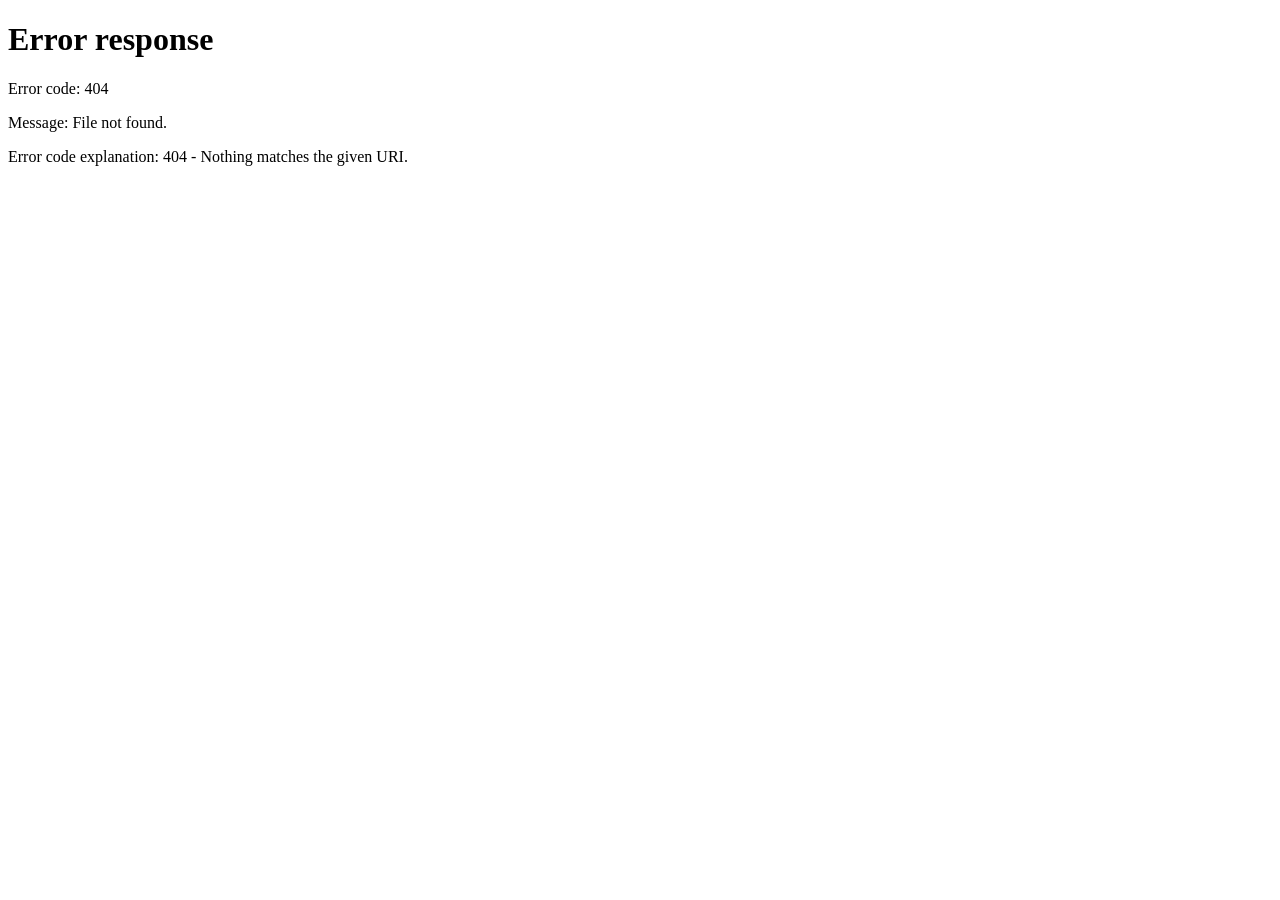
==== index.html @ be8022b4 "corret a code" ====
<!DOCTYPE html>
<html lang="en">
<head>
  <meta charset="UTF-8" />
  <meta name="viewport" content="width=device-width, initial-scale=1.0" />
  <title>Kishan - Tech · Season-wise Indian Crop Guide</title>

  <!-- USER LOGIN CHECK -->
  <script>
    if (!localStorage.getItem('isLoggedIn')) {
      window.location.href = 'login page/login.html';
    }
  </script>

  <!-- SEO & Font Links -->
  <meta name="description" content="Kishan - Tech — explore 150 crops grown across Summer, Winter and Rain (monsoon) seasons in India with images, descriptions, rainfall needs and growing regions." />
  <link rel="preconnect" href="https://fonts.googleapis.com" />
  <link rel="preconnect" href="https://fonts.gstatic.com" crossorigin />
  <link href="https://fonts.googleapis.com/css2?family=Inter:wght@400;500;600&family=Poppins:wght@600;700;800&family=Noto+Sans+Devanagari:wght@400;600;700&display=swap" rel="stylesheet" />
  <link rel="stylesheet" href="style.css" />
  <link rel="icon" href="data:image/svg+xml,<svg xmlns='http://www.w3.org/2000/svg' viewBox='0 0 100 100'><text y='.9em' font-size='90'>🌾</text></svg>" />
</head>
<body>
  <div id="app">

    <!-- BACKGROUND MUSIC PLAYER -->
    <div class="music-player" id="music-player">
      <button class="music-btn playing" id="music-toggle" title="Play / Pause music">
        <span class="music-icon">🎵</span>
        <span class="music-bars"><span></span><span></span><span></span></span>
      </button>
    </div>
    <audio id="bg-music" loop preload="auto">
      <source src="assets/audio/music.mp3" type="audio/mpeg">
    </audio>

    <!-- PAGE LOADER -->
    <div class="loader" id="loader">
      <div>
        <div class="spin"></div>
        <p>Loading Kishan - Tech…</p>
      </div>
    </div>

    <!-- NAVBAR / HEADER -->
    <header class="brand-bar">
      <!-- Left: Logo -->
      <div class="brand" id="home-btn" title="Go to home">
        <span class="logo">🌾</span>
        <span class="brand-text">Kishan&nbsp;<span class="brand-sep">·</span>&nbsp;Tech</span>
      </div>
      
      <!-- Middle: Nav Links -->
      <nav class="top-nav" id="top-nav">
        <button class="nav-link active" data-nav="welcome">Home</button>
        <button class="nav-link" data-nav="kisan-help">🤝 Kisan Help &amp; Schemes</button>
        <button class="nav-link" data-nav="recommend">🌱 Smart Finder</button>
        <button class="nav-link" data-nav="favorites">❤️ Favorites</button>
        <button class="nav-link" data-nav="admin">⚙️ Admin</button>
        <button class="nav-link" data-nav="calculator">🧮 Calculator</button>
        <button class="nav-link" data-nav="season">Seasons</button>
        <button class="nav-link" data-nav="agri">Festivals</button>
        <button class="nav-link" data-nav="india-map">India Map</button>
      </nav>

      <!-- Right: Controls (Language + User Profile) -->
      <div class="header-right">
        <!-- Compact Language Selector -->
        <div class="lang-selector-wrapper">
          <span class="lang-icon">🌐</span>
          <div id="google_translate_element"></div>
        </div>

        <!-- User Profile Dropdown -->
        <div class="user-profile-wrapper" id="userProfileWrapper">
          <button class="user-profile-btn" id="userProfileBtn">
            <img src="" alt="User" id="userAvatar" class="user-avatar" style="display:none;" />
            <span id="userInitial" class="user-initial">U</span>
            <span id="userName" class="user-name">User</span>
            <span class="arrow">▾</span>
          </button>
          <div class="user-dropdown" id="userDropdown">
            <div class="user-info">
              <p id="dropdownName" class="user-info-name">User Name</p>
              <p id="dropdownEmail" class="user-info-email">user@example.com</p>
            </div>
            <hr />
            <button id="logoutBtn" class="logout-btn">🚪 Sign Out</button>
          </div>
        </div>
      </div>
    </header>

    <!-- WELCOME VIEW -->
    <section class="view active" id="welcome-view">
      <div class="welcome-part welcome-part-1">
        <div class="welcome-inner">
          <span class="welcome-tag">🌾 Indian Agriculture · Season-wise Guide</span>
          <h1 class="welcome-title">Welcome to <span class="accent">Kishan&nbsp;·&nbsp;Tech</span></h1>
          <p class="welcome-sub">
            Kishan · Tech is a friendly guide to the crops grown across India in every season.
            Here you can explore Summer, Winter and Rain (monsoon) crops, see where they grow
            on an India map, access government schemes, subsidies, helpline contacts, and discover
            rich details for 150 crops. Scroll down to choose where you would like to begin.
          </p>
          <button class="welcome-cta" id="welcome-cta">
            Start Exploring ↓
          </button>
          <div class="welcome-stats">
            <div class="stat"><div class="num" id="stat-seasons">3</div><div class="lbl">Seasons</div></div>
            <div class="stat"><div class="num" id="stat-crops">150</div><div class="lbl">Crops</div></div>
            <div class="stat"><div class="num">28+</div><div class="lbl">States Covered</div></div>
          </div>
        </div>
        <div class="scroll-hint" id="scroll-hint">Explore the options ↓</div>
      </div>

      <!-- LIVE WEATHER WIDGET -->
      <div class="weather-widget-card" style="max-width: 1000px; margin: 30px auto 10px; padding: 22px 28px; background: linear-gradient(135deg, #16382c, #2a5245); color: #fff; border-radius: 20px; box-shadow: 0 8px 25px rgba(0,0,0,0.2);">
        <div style="display: flex; flex-wrap: wrap; justify-content: space-between; align-items: center; gap: 18px;">
          <div>
            <span style="font-size: 0.85rem; text-transform: uppercase; letter-spacing: 1px; color: #ffd36b; font-weight: 600;">🌦️ Live Weather Updates / मौसम की जानकारी</span>
            <h3 id="weatherCity" style="font-size: 1.6rem; margin-top: 4px; font-weight: 700; color: #f5f3e9;">Delhi, India</h3>
            <p id="weatherDesc" style="font-size: 0.95rem; opacity: 0.9; color: #c9d6d2;">Loading weather data...</p>
          </div>

          <div style="display: flex; align-items: center; gap: 15px;">
            <span id="weatherIcon" style="font-size: 3rem;">☀️</span>
            <div>
              <div id="weatherTemp" style="font-size: 2.2rem; font-weight: 800; line-height: 1; color: #ffd36b;">-- °C</div>
              <div style="font-size: 0.85rem; color: #c9d6d2; margin-top: 5px;">Humidity: <span id="weatherHumidity" style="color:#fff; font-weight:600;">--%</span></div>
            </div>
          </div>

          <div style="display: flex; gap: 8px;">
            <input type="text" id="weatherInput" placeholder="Enter City (e.g. Patna)" style="padding: 10px 14px; border-radius: 8px; border: 1px solid rgba(255,255,255,0.2); outline: none; font-size: 0.9rem; width: 160px; background: rgba(255,255,255,0.1); color: #fff;">
            <button id="searchWeatherBtn" style="padding: 10px 16px; background: #ffd36b; color: #10231f; font-weight: 700; border-radius: 8px; cursor: pointer; border: none; transition: 0.2s;">Search</button>
          </div>
        </div>
      </div>

      <!-- MANDI RATES TABLE (DYNAMIC CROPS LOADED FROM JS) -->
      <div class="mandi-price-card" style="max-width: 1000px; margin: 25px auto; padding: 24px; background: #ffffff; border-radius: 18px; box-shadow: 0 4px 20px rgba(0,0,0,0.08);">
        <div style="display: flex; justify-content: space-between; align-items: center; flex-wrap: wrap; gap: 15px; margin-bottom: 20px;">
          <div>
            <span style="font-size: 0.85rem; color: #2e8b57; font-weight: 700; text-transform: uppercase;">📊 Live Market Rates</span>
            <h3 style="font-size: 1.4rem; color: #173a30; margin-top: 2px;">Daily Mandi Prices / मंडी भाव</h3>
          </div>

          <div style="display: flex; gap: 10px; flex-wrap: wrap;">
            <select id="mandiCropSelect" style="padding: 10px; border-radius: 8px; border: 1.5px solid #dcdcdc; outline: none; font-size: 0.9rem; max-width: 260px; background: #fff; cursor: pointer;">
              <option value="all">🌾 All Crops (सभी फसलें)</option>
            </select>

            <button id="refreshMandiBtn" style="padding: 10px 18px; background: #16382c; color: #ffd36b; border: none; border-radius: 8px; font-weight: 700; cursor: pointer;">
              🔄 Refresh Rates
            </button>
          </div>
        </div>

        <div style="overflow-x: auto;">
          <table style="width: 100%; border-collapse: collapse; text-align: left; font-size: 0.95rem;">
            <thead>
              <tr style="background: #f0f7f4; color: #173a30;">
                <th style="padding: 12px 16px; border-radius: 8px 0 0 8px;">Crop / फसल</th>
                <th style="padding: 12px 16px;">Mandi / मंडी Location</th>
                <th style="padding: 12px 16px;">Min Price (₹/Qtl)</th>
                <th style="padding: 12px 16px;">Max Price (₹/Qtl)</th>
                <th style="padding: 12px 16px; border-radius: 0 8px 8px 0;">Modal Price (औसत भाव)</th>
              </tr>
            </thead>
            <tbody id="mandiTableBody"></tbody>
          </table>
        </div>
      </div>

      <!-- MAIN FEATURES CARDS -->
      <div class="welcome-part welcome-part-2">
        <div class="welcome-options-head">
          <span class="eyebrow">Where would you like to go?</span>
          <h2>Choose your way to explore</h2>
          <p>Tap any option below to dive into the world of Indian agriculture.</p>
        </div>
        <div class="welcome-options">
          <button class="welcome-option" id="opt-help">
            <span class="opt-emoji">🤝</span>
            <span class="opt-title">Kisan Help &amp; Schemes</span>
            <span class="opt-desc">Get State, National &amp; District helplines, subsidies and monetary benefits.</span>
            <span class="opt-go">Open Help Center →</span>
          </button>
          <button class="welcome-option" id="opt-recommend">
            <span class="opt-emoji">🌱</span>
            <span class="opt-title">Smart Crop Finder</span>
            <span class="opt-desc">Get crop recommendations based on your soil type and season.</span>
            <span class="opt-go">Find Crops →</span>
          </button>
          <button class="welcome-option" id="opt-season">
            <span class="opt-emoji">☀️</span>
            <span class="opt-title">Seasons</span>
            <span class="opt-desc">Browse crops by Summer, Winter and Rain (monsoon) seasons.</span>
            <span class="opt-go">Explore Seasons →</span>
          </button>
          <button class="welcome-option" id="opt-agri">
            <span class="opt-emoji">🎉</span>
            <span class="opt-title">Agriculture &amp; Festivals</span>
            <span class="opt-desc">Learn why farming matters and discover India's harvest festivals.</span>
            <span class="opt-go">View Festivals →</span>
          </button>
          <button class="welcome-option" id="opt-map">
            <span class="opt-emoji">🗺️</span>
            <span class="opt-title">India Crop Map</span>
            <span class="opt-desc">See which regions of India grow more of each season's crops.</span>
            <span class="opt-go">Open Map →</span>
          </button>
        </div>
      </div>
    </section>

    <!-- KISAN HELP & SCHEMES VIEW (DYNAMIC 28 STATES & 8 UTs) -->
    <section class="view" id="kisan-help-view">
      <div class="section-head">
        <div class="eyebrow">Government Benefits &amp; Assistance</div>
        <h2>🌾 Kisan Help Center / किसान सहायता केंद्र</h2>
        <p>किसान हेल्पलाइन नंबर्स, सरकारी सब्सिडी योजनाएं, आर्थिक लाभ व कृषि सुविधाएं एक ही जगह।</p>
      </div>

      <div class="help-container">
        <!-- 1. HELPLINE CALL SECTION -->
        <div class="help-block-title">
          <span>📞</span>
          <h3>Kisan Helpline Numbers / किसान सहायता फोन नंबर</h3>
        </div>

        <div class="helpline-cards-grid">
          <!-- India Level -->
          <div class="helpline-card india-card">
            <div class="hl-badge">🇮🇳 All India (राष्ट्रीय)</div>
            <h4>Kisan Call Center (KCC)</h4>
            <p>कृषि मंत्रालय, भारत सरकार (22 भाषाओं में सुबह 6:00 AM से रात 10:00 PM तक)</p>
            <div class="hl-number">
              <a href="tel:18001801551">📞 1800-180-1551</a>
            </div>
            <div class="hl-sub">Short Code (BSNL/Landline): <strong>1551</strong></div>
          </div>

          <!-- Dynamic State Agriculture Helpline -->
          <div class="helpline-card bihar-card" id="stateHelplineCard">
            <div class="hl-badge" id="stateCardBadge">🏛️ State Department (राज्य कृषि विभाग)</div>
            <h4 id="stateCardTitle">State Agriculture Helpline</h4>
            <p id="stateCardDesc">कृषि विभाग, राज्य सरकार (बीज वितरण, अनुदान व कृषि योजनाओं हेतु)</p>
            <div class="hl-number">
              <a href="tel:18003456455" id="stateCardTelLink">📞 <span id="stateCardNumber">1800-345-6455</span></a>
            </div>
            <div class="hl-sub" id="stateCardSub">Toll Free / Office Helpline Support</div>
          </div>

          <!-- Dynamic State & District / KVK Level -->
          <div class="helpline-card district-card">
            <div class="hl-badge">📍 State &amp; District / KVK (जिला कृषि केंद्र)</div>
            <h4>Select State &amp; District</h4>
            <p>अपने राज्य और जिले का चयन करें ताकि नजदीकी कृषि विज्ञान केंद्र (KVK) से संपर्क किया जा सके:</p>
            
            <div class="district-search-bar" style="display: flex; gap: 8px; flex-wrap: wrap; margin-bottom: 10px;">
              <!-- 1. Dynamic State & UT Selector -->
              <select id="stateSelect" style="flex: 1; min-width: 140px; padding: 10px; border-radius: 10px; border: 1.5px solid #c9dcd2; outline: none; font-size: 0.9rem; background: #fff; cursor: pointer;">
                <option value="">-- राज्य / केंद्र शासित प्रदेश चुनें (Select State/UT) --</option>
              </select>

              <!-- 2. Dynamic District Selector -->
              <select id="districtKvkSelect" style="flex: 1; min-width: 140px; padding: 10px; border-radius: 10px; border: 1.5px solid #c9dcd2; outline: none; font-size: 0.9rem; background: #fff; cursor: pointer;">
                <option value="">-- जिला चुनें (District) --</option>
              </select>
            </div>

            <div id="districtResultBox" class="district-res-box">
              चयनित जिले का संपर्क विवरण यहाँ प्रदर्शित होगा।
            </div>
          </div>
        </div>

        <!-- 2. DIRECT MONETARY SCHEMES / PAISA LAABH -->
        <div class="help-block-title" style="margin-top: 40px;">
          <span>💰</span>
          <h3>Kisan Financial Benefits / आर्थिक लाभ व अनुदान (पैसा सहायता)</h3>
        </div>

        <div class="schemes-grid">
          <div class="scheme-item">
            <div class="sc-icon">💵</div>
            <h4>PM-Kisan Samman Nidhi</h4>
            <div class="sc-amount">₹6,000 / वर्ष (₹2,000 की 3 किश्तें)</div>
            <p>सभी योग्य भूमिधारक किसानों के बैंक खातों में सीधे डीबीटी (DBT) के माध्यम से ट्रांसफर की जाने वाली राशि।</p>
            <a href="https://pmkisan.gov.in" target="_blank" rel="noopener noreferrer" class="sc-link">pmkisan.gov.in पर जांचें →</a>
          </div>

          <div class="scheme-item">
            <div class="sc-icon">🛡️</div>
            <h4>PM Fasal Bima Yojana (PMFBY)</h4>
            <div class="sc-amount">न्यूनतम प्रीमियम (1.5% से 2%)</div>
            <p>बाढ़, सूखा, बेमौसम बारिश या ओलावृष्टि से फसलों के नुकसान पर शत-प्रतिशत क्लेम मुआवजा सीधे बैंक खाते में।</p>
            <a href="https://pmfby.gov.in" target="_blank" rel="noopener noreferrer" class="sc-link">pmfby.gov.in देखें →</a>
          </div>

          <div class="scheme-item">
            <div class="sc-icon">⛽</div>
            <h4>State Diesel &amp; Irrigation Subsidy</h4>
            <div class="sc-amount">₹75 / लीटर (सिंचाई अनुदान)</div>
            <p>सूखे की स्थिति में डीजल पंपसेट और सिंचाई साधनों के लिए राज्य सरकारों द्वारा दी जाने वाली सीधी वित्तीय सहायता।</p>
            <a href="https://dbtagriculture.bihar.gov.in" target="_blank" rel="noopener noreferrer" class="sc-link">DBT Agriculture Portal →</a>
          </div>

          <div class="scheme-item">
            <div class="sc-icon">💳</div>
            <h4>Kisan Credit Card (KCC) Loan</h4>
            <div class="sc-amount">₹3,00,000 तक मात्र 4% ब्याज दर पर</div>
            <p>समय पर अदायगी करने पर केवल 4% वार्षिक ब्याज पर बैंक से खेती, बीज व खाद हेतु आसान सस्ता लोन।</p>
            <a href="https://www.myscheme.gov.in/schemes/kcc" target="_blank" rel="noopener noreferrer" class="sc-link">KCC विवरण देखें →</a>
          </div>
        </div>

        <!-- 3. FACILITIES & SUBSIDIES / SUVIDHAYEIN -->
        <div class="help-block-title" style="margin-top: 40px;">
          <span>🚜</span>
          <h3>Agricultural Facilities &amp; Subsidies / प्रमुख कृषि सुविधाएं</h3>
        </div>

        <div class="facilities-grid">
          <div class="facility-card">
            <div class="f-head">
              <span class="f-emoji">⚙️</span>
              <h4>कृषि यंत्र अनुदान (Farm Machinery Subsidy)</h4>
            </div>
            <p>ट्रैक्टर, रोटावेटर, रीपर, थ्रेशर, सीड ड्रिल और कंबाइन हार्वेस्टर पर 40% से 80% तक का सरकारी अनुदान।</p>
          </div>

          <div class="facility-card">
            <div class="f-head">
              <span class="f-emoji">🧪</span>
              <h4>मृदा स्वास्थ्य कार्ड (Soil Health Card)</h4>
            </div>
            <p>नजदीकी कृषि कार्यालय या KVK में जाकर अपने खेत की मिट्टी की 12 आवश्यक पोषक तत्वों की निःशुल्क जांच करवाएं।</p>
          </div>

          <div class="facility-card">
            <div class="f-head">
              <span class="f-emoji">☀️</span>
              <h4>PM कुसुम योजना (Solar Water Pump)</h4>
            </div>
            <p>खेत में सोलर सिंचाई पंप लगवाने के लिए 60% तक सरकारी सब्सिडी, जिससे बिजली और डीजल के खर्च से पूर्ण मुक्ति मिले।</p>
          </div>

          <div class="facility-card">
            <div class="f-head">
              <span class="f-emoji">🌱</span>
              <h4>प्रमाणित बीज वितरण (Seed Subsidy)</h4>
            </div>
            <p>गेहूं, धान, मक्का और दलहन के प्रमाणित बीजों पर 50% से 80% तक की छूट और बीजों की होम डिलीवरी सुविधा।</p>
          </div>
        </div>
      </div>

      <div class="map-bottom-nav">
        <button class="btn" id="help-back-welcome">← Back to Home</button>
        <button class="btn btn-primary" id="help-go-seasons">Browse Crops →</button>
      </div>
    </section>

    <!-- RECOMMENDATION VIEW -->
    <section class="view" id="recommend-view">
      <div class="section-head">
        <div class="eyebrow">Smart Agriculture</div>
        <h2>Crop Recommendation System / फसल सुझाव</h2>
        <p>Select your farm conditions below to discover the most suitable crops to cultivate.</p>
      </div>

      <div style="max-width: 1000px; margin: 20px auto; padding: 26px; background: #fff; border-radius: 18px; box-shadow: 0 4px 20px rgba(0,0,0,0.08);">
        <form id="recommenderForm" style="display: grid; grid-template-columns: repeat(auto-fit, minmax(220px, 1fr)); gap: 18px; align-items: end;">
          <div>
            <label style="font-weight: 700; font-size: 0.9rem; color: #173a30;">Season / मौसम:</label>
            <select id="recSeason" style="width: 100%; padding: 12px; border-radius: 10px; border: 2px solid #e2ebe6; margin-top: 6px; font-size: 0.95rem; outline: none; background: #f6faf8;">
              <option value="summer">☀️ Summer (गर्मी / Zaid)</option>
              <option value="winter">❄️ Winter (सर्दी / Rabi)</option>
              <option value="rain">🌧️ Rain (बारिश / Kharif)</option>
            </select>
          </div>

          <div>
            <label style="font-weight: 700; font-size: 0.9rem; color: #173a30;">Soil Type / मिट्टी का प्रकार:</label>
            <select id="recSoil" style="width: 100%; padding: 12px; border-radius: 10px; border: 2px solid #e2ebe6; margin-top: 6px; font-size: 0.95rem; outline: none; background: #f6faf8;">
              <option value="all">🌐 All Soil Types (सभी प्रकार की मिट्टी)</option>
              <option value="alluvial">🌾 Alluvial Soil (जलोढ़ मिट्टी)</option>
              <option value="black">⬛ Black Cotton Soil / Regur (काली मिट्टी)</option>
              <option value="red">🧱 Red &amp; Yellow Soil (लाल और पीली मिट्टी)</option>
              <option value="laterite">🍂 Laterite Soil (लैटेराइट मिट्टी)</option>
              <option value="loam">🪴 Loamy Soil (दोमट मिट्टी)</option>
              <option value="sandy">🏖️ Sandy / Arid Soil (बलुई / रेतीली मिट्टी)</option>
              <option value="clay">🧱 Clay Soil (चिकनी मिट्टी)</option>
              <option value="mountain">🏔️ Mountain &amp; Forest Soil (पर्वतीय / वन मिट्टी)</option>
              <option value="saline">🧂 Saline &amp; Alkaline Soil (लवणीय / क्षारीय मिट्टी)</option>
              <option value="peaty">🌿 Peaty &amp; Marshy Soil (दलदली / जैविक मिट्टी)</option>
              <option value="tarai">💧 Sub-Mountain &amp; Tarai Soil (तराई मिट्टी)</option>
              <option value="coastal">🌊 Coastal Sandy Soil (तटीय बालू)</option>
              <option value="gravelly">🪨 Skeletal / Gravelly Soil (कंकरीली / पथरीली मिट्टी)</option>
            </select>
          </div>

          <div>
            <button type="submit" class="btn btn-primary" style="width: 100%; padding: 13px; font-size: 1rem;">
              🔍 Find Best Crops
            </button>
          </div>
        </form>

        <div id="recommendationResults" class="crop-grid" style="margin-top: 30px; padding: 0;"></div>
      </div>

      <div class="map-bottom-nav">
        <button class="btn" id="rec-back-welcome">← Back to Home</button>
        <button class="btn btn-primary" id="rec-go-seasons">Browse All Seasons →</button>
      </div>
    </section>

    <!-- FAVORITES VIEW -->
    <section class="view" id="favorites-view">
      <div class="section-head">
        <div class="eyebrow">Your Personal Collection</div>
        <h2>❤️ Saved / Favorite Crops / पसंदीदा फसलें</h2>
        <p>Crops you bookmarked for quick reference appear here.</p>
      </div>

      <div class="crop-grid" id="favorites-grid" style="max-width: 1180px; margin: 26px auto; padding: 0 24px;"></div>

      <div class="map-bottom-nav">
        <button class="btn" id="fav-back-welcome">← Back to Home</button>
        <button class="btn btn-primary" id="fav-go-seasons">Browse All Seasons →</button>
      </div>
    </section>

    <!-- ADMIN DASHBOARD VIEW -->
    <section class="view" id="admin-view">
      <div class="section-head">
        <div class="eyebrow">Control Center</div>
        <h2>⚙️ Admin Dashboard / फसल प्रबंधन</h2>
        <p>Add new crops or update/delete existing custom entries from the system.</p>
      </div>

      <div style="max-width: 1000px; margin: 20px auto; padding: 26px; background: #ffffff; border-radius: 18px; box-shadow: 0 4px 20px rgba(0,0,0,0.08);">
        <h3 id="adminFormHeading" style="color: #173a30; font-size: 1.3rem; margin-bottom: 18px;">➕ Add New Crop (नयी फसल जोड़ें)</h3>
        
        <form id="addCropForm" style="display: grid; grid-template-columns: repeat(auto-fit, minmax(220px, 1fr)); gap: 16px;">
          <div>
            <label style="font-weight: 600; font-size: 0.88rem; color: #173a30;">Crop Name (English)*</label>
            <input type="text" id="adminCropName" placeholder="e.g. Sunflower" required style="width: 100%; padding: 10px; border-radius: 8px; border: 1.5px solid #dcdcdc; outline: none; margin-top: 4px;">
          </div>

          <div>
            <label style="font-weight: 600; font-size: 0.88rem; color: #173a30;">Crop Name (Hindi)</label>
            <input type="text" id="adminCropHindi" placeholder="e.g. सूरजमुखी" style="width: 100%; padding: 10px; border-radius: 8px; border: 1.5px solid #dcdcdc; outline: none; margin-top: 4px;">
          </div>

          <div>
            <label style="font-weight: 600; font-size: 0.88rem; color: #173a30;">Scientific Name</label>
            <input type="text" id="adminCropWiki" placeholder="e.g. Helianthus annuus" style="width: 100%; padding: 10px; border-radius: 8px; border: 1.5px solid #dcdcdc; outline: none; margin-top: 4px;">
          </div>

          <div>
            <label style="font-weight: 600; font-size: 0.88rem; color: #173a30;">Season*</label>
            <select id="adminCropSeason" required style="width: 100%; padding: 10px; border-radius: 8px; border: 1.5px solid #dcdcdc; outline: none; margin-top: 4px; background: #fff;">
              <option value="summer">☀️ Summer (Zaid)</option>
              <option value="winter">❄️ Winter (Rabi)</option>
              <option value="rain">🌧️ Rain (Kharif)</option>
            </select>
          </div>

          <div>
            <label style="font-weight: 600; font-size: 0.88rem; color: #173a30;">Rainfall Required</label>
            <input type="text" id="adminCropRain" placeholder="e.g. 50-75 cm" style="width: 100%; padding: 10px; border-radius: 8px; border: 1.5px solid #dcdcdc; outline: none; margin-top: 4px;">
          </div>

          <div>
            <label style="font-weight: 600; font-size: 0.88rem; color: #173a30;">Soil Type</label>
            <select id="adminCropSoil" style="width: 100%; padding: 10px; border-radius: 8px; border: 1.5px solid #dcdcdc; outline: none; margin-top: 4px; background: #fff;">
              <option value="Alluvial soil">Alluvial Soil (जलोढ़ मिट्टी)</option>
              <option value="Black cotton soil">Black Cotton Soil (काली मिट्टी)</option>
              <option value="Red and yellow soil">Red &amp; Yellow Soil (लाल मिट्टी)</option>
              <option value="Laterite soil">Laterite Soil (लैटेराइट मिट्टी)</option>
              <option value="Loamy soil">Loamy Soil (दोमट मिट्टी)</option>
              <option value="Sandy loam">Sandy / Arid Soil (बलुई मिट्टी)</option>
              <option value="Clay loam">Clay Soil (चिकनी मिट्टी)</option>
              <option value="Mountain soil">Mountain Soil (पर्वतीय मिट्टी)</option>
              <option value="Saline soil">Saline / Alkaline Soil (लवणीय मिट्टी)</option>
              <option value="Peaty soil">Peaty Soil (दलदली मिट्टी)</option>
              <option value="Terai alluvial soil">Terai Soil (तराई मिट्टी)</option>
              <option value="Coastal sandy soil">Coastal Sandy Soil (तटीय बालू)</option>
              <option value="Gravelly soil">Gravelly Soil (कंकरीली मिट्टी)</option>
            </select>
          </div>

          <div style="grid-column: 1/-1;">
            <label style="font-weight: 600; font-size: 0.88rem; color: #173a30;">Image URL</label>
            <input type="url" id="adminCropImg" placeholder="https://example.com/image.jpg" style="width: 100%; padding: 10px; border-radius: 8px; border: 1.5px solid #dcdcdc; outline: none; margin-top: 4px;">
          </div>

          <div style="grid-column: 1/-1;">
            <label style="font-weight: 600; font-size: 0.88rem; color: #173a30;">Growing Regions</label>
            <input type="text" id="adminCropRegion" placeholder="e.g. Karnataka, Maharashtra, Andhra Pradesh" style="width: 100%; padding: 10px; border-radius: 8px; border: 1.5px solid #dcdcdc; outline: none; margin-top: 4px;">
          </div>

          <div style="grid-column: 1/-1;">
            <label style="font-weight: 600; font-size: 0.88rem; color: #173a30;">Description*</label>
            <textarea id="adminCropDesc" rows="3" placeholder="Brief description about the crop..." required style="width: 100%; padding: 10px; border-radius: 8px; border: 1.5px solid #dcdcdc; outline: none; margin-top: 4px; resize: vertical;"></textarea>
          </div>

          <div style="grid-column: 1/-1; display: flex; gap: 12px; align-items: center;">
            <button type="submit" id="adminSubmitBtn" style="padding: 12px 28px; background: #16382c; color: #ffd36b; border: none; border-radius: 8px; font-weight: 700; cursor: pointer; font-size: 1rem;">
              🚀 Add Crop to System
            </button>
            <button type="button" id="adminCancelEditBtn" style="display: none; padding: 12px 20px; background: #6c757d; color: #fff; border: none; border-radius: 8px; font-weight: 600; cursor: pointer; font-size: 0.95rem;">
              ✕ Cancel Edit
            </button>
          </div>
        </form>
      </div>

      <div style="max-width: 1000px; margin: 30px auto; padding: 26px; background: #ffffff; border-radius: 18px; box-shadow: 0 4px 20px rgba(0,0,0,0.08);">
        <h3 style="color: #173a30; font-size: 1.3rem; margin-bottom: 16px;">📜 Admin Added Custom Crops</h3>
        <div style="overflow-x: auto;">
          <table style="width: 100%; border-collapse: collapse; text-align: left; font-size: 0.92rem;">
            <thead>
              <tr style="background: #f0f7f4; color: #173a30;">
                <th style="padding: 10px 14px;">Crop Name</th>
                <th style="padding: 10px 14px;">Season</th>
                <th style="padding: 10px 14px;">Soil Type</th>
                <th style="padding: 10px 14px; text-align: right;">Action</th>
              </tr>
            </thead>
            <tbody id="adminCustomCropsTable"></tbody>
          </table>
        </div>
      </div>

      <div class="map-bottom-nav">
        <button class="btn" id="admin-back-welcome">← Back to Home</button>
      </div>
    </section>

    <!-- FERTILIZER & SEED CALCULATOR VIEW -->
    <section class="view" id="calculator-view">
      <div class="section-head">
        <div class="eyebrow">Smart Agri Tools</div>
        <h2>🧮 Fertilizer &amp; Seed Calculator / खाद और बीज कैलकुलेटर</h2>
        <p>Calculate the exact amount of Seeds, Urea, DAP, Potash, and SSP needed for your field size across all Indian land units.</p>
      </div>

      <div style="max-width: 950px; margin: 20px auto; padding: 26px; background: #ffffff; border-radius: 18px; box-shadow: 0 4px 20px rgba(0,0,0,0.08);">
        <form id="agriCalcForm" style="display: grid; grid-template-columns: repeat(auto-fit, minmax(220px, 1fr)); gap: 18px; align-items: end;">
          <div>
            <label style="font-weight: 700; font-size: 0.9rem; color: #173a30;">Select Crop / फसल चुनिए:*</label>
            <select id="calcCrop" required style="width: 100%; padding: 12px; border-radius: 10px; border: 2px solid #e2ebe6; margin-top: 6px; font-size: 0.95rem; outline: none; background: #f6faf8;">
              <optgroup label="Cereals &amp; Grains (अनाज)">
                <option value="wheat">🌾 Wheat (गेहूं)</option>
                <option value="rice">🌾 Rice / Paddy (धान)</option>
                <option value="maize">🌽 Maize (मक्का)</option>
                <option value="bajra">🌾 Pearl Millet / Bajra (बाजरा)</option>
                <option value="jowar">🌾 Sorghum / Jowar (ज्वार)</option>
                <option value="barley">🌾 Barley (जौ)</option>
                <option value="ragi">🌾 Finger Millet / Ragi (रागी)</option>
              </optgroup>
              <optgroup label="Cash &amp; Commercial Crops (व्यावसायिक फसलें)">
                <option value="sugarcane">🎋 Sugarcane (गन्ना)</option>
                <option value="cotton">🧶 Cotton (कपास)</option>
                <option value="jute">🌿 Jute (जूट)</option>
                <option value="potato">🥔 Potato (आलू)</option>
                <option value="onion">🧅 Onion (प्याज)</option>
              </optgroup>
              <optgroup label="Oilseeds (तिलहन)">
                <option value="mustard">🌼 Mustard (सरसों / तोरिया)</option>
                <option value="soybean">🌱 Soybean (सोयाबीन)</option>
                <option value="groundnut">🥜 Groundnut (मूंगफली)</option>
                <option value="sunflower">🌻 Sunflower (सूरजमुखी)</option>
                <option value="sesame">⚪ Sesame (तिल)</option>
              </optgroup>
              <optgroup label="Pulses (दलहन)">
                <option value="chickpea">🧆 Chickpea / Gram (चना)</option>
                <option value="pigeonpea">🍲 Pigeon Pea / Arhar (अरहर)</option>
                <option value="moong">🟢 Green Gram / Moong (मूंग)</option>
                <option value="urad">⚫ Black Gram / Urad (उड़द)</option>
                <option value="lentil">🥣 Lentil / Masoor (मसूर)</option>
                <option value="pea">🟢 Field Pea (मटर)</option>
              </optgroup>
              <optgroup label="Spices &amp; Vegetables (मसाले व सब्जियां)">
                <option value="chilli">🌶️ Chilli (मिर्च)</option>
                <option value="tomato">🍅 Tomato (टमाटर)</option>
                <option value="garlic">🧄 Garlic (लहसुन)</option>
                <option value="turmeric">🟡 Turmeric (हल्दी)</option>
                <option value="ginger">🫚 Ginger (अदरक)</option>
              </optgroup>
            </select>
          </div>

          <div>
            <label style="font-weight: 700; font-size: 0.9rem; color: #173a30;">Land Size / खेत का आकार:*</label>
            <input type="number" id="calcLandValue" step="0.01" min="0.01" placeholder="e.g. 2.5" required style="width: 100%; padding: 11px; border-radius: 10px; border: 2px solid #e2ebe6; margin-top: 6px; font-size: 0.95rem; outline: none; background: #f6faf8;">
          </div>

          <div>
            <label style="font-weight: 700; font-size: 0.9rem; color: #173a30;">Land Unit / भूमि पैमाइश इकाई:*</label>
            <select id="calcLandUnit" required style="width: 100%; padding: 12px; border-radius: 10px; border: 2px solid #e2ebe6; margin-top: 6px; font-size: 0.95rem; outline: none; background: #f6faf8;">
              <option value="acre">Acre (एकड़ - National Standard)</option>
              <option value="hectare">Hectare (हेक्टेयर - 1 Hectare = 2.471 Acre)</option>
              <option value="bigha_std">Bigha (Standard / UP / Bihar / MP - 1 Acre = 1.6 Bigha)</option>
              <option value="bigha_wb">Bigha (Bengal / Assam - 1 Acre = 3.025 Bigha)</option>
              <option value="katha">Katha / Cottha (Bihar / UP / Bengal - 1 Acre = 32 Katha)</option>
              <option value="biswa">Biswa (North India / Haryana / Rajasthan - 1 Acre = 32 Biswa)</option>
              <option value="guntha">Guntha (Maharashtra / Gujarat / Karnataka - 1 Acre = 40 Guntha)</option>
              <option value="cent">Cent / Dismil (Tamil Nadu / Kerala / Bihar - 1 Acre = 100 Cent)</option>
              <option value="ground">Ground (South India / Tamil Nadu - 1 Acre = 18.15 Ground)</option>
              <option value="kanal">Kanal (Punjab / Haryana / J&amp;K - 1 Acre = 8 Kanal)</option>
              <option value="marla">Marla (Punjab / Haryana - 1 Acre = 160 Marla)</option>
              <option value="sq_yard">Gaj / Sq. Yard (वर्ग गज - 1 Acre = 4840 Gaj)</option>
              <option value="sq_meter">Square Meter (वर्ग मीटर - 1 Acre = 4046.86 Sq.m)</option>
            </select>
          </div>

          <div style="grid-column: 1/-1;">
            <button type="submit" class="btn btn-primary" style="width: 100%; padding: 13px; font-size: 1rem;">
              🧮 Calculate Requirement / खाद व बीज आवश्यकता निकालें
            </button>
          </div>
        </form>

        <div id="calcResults" style="margin-top: 30px; display: none;">
          <div style="display: flex; justify-content: space-between; align-items: center; flex-wrap: wrap; margin-bottom: 15px; border-left: 4px solid #2e8b57; padding-left: 10px;">
            <h3 style="color: #173a30; font-size: 1.2rem; margin: 0;">
              📋 Required Material for your field (आवश्यक सामग्री):
            </h3>
            <span id="calculatedAcreText" style="font-size: 0.88rem; color: #2e8b57; font-weight: 700; background: #eaf4ee; padding: 4px 10px; border-radius: 999px;"></span>
          </div>

          <div style="display: grid; grid-template-columns: repeat(auto-fit, minmax(170px, 1fr)); gap: 16px;">
            <div style="background: #f0f7f4; padding: 16px; border-radius: 12px; border: 1px solid #d4e8e1;">
              <div style="font-size: 1.8rem; margin-bottom: 4px;">🌱</div>
              <div style="font-size: 0.85rem; color: #5d716a; font-weight: 600;">Seed Quantity (बीज)</div>
              <div id="resSeed" style="font-size: 1.4rem; font-weight: 800; color: #173a30; margin-top: 4px;">-- kg</div>
            </div>

            <div style="background: #fff8eb; padding: 16px; border-radius: 12px; border: 1px solid #ffe3c2;">
              <div style="font-size: 1.8rem; margin-bottom: 4px;">🧪</div>
              <div style="font-size: 0.85rem; color: #8a621c; font-weight: 600;">Urea (यूरिया)</div>
              <div id="resUrea" style="font-size: 1.4rem; font-weight: 800; color: #8a621c; margin-top: 4px;">-- kg</div>
            </div>

            <div style="background: #f3f6ff; padding: 16px; border-radius: 12px; border: 1px solid #d0dcff;">
              <div style="font-size: 1.8rem; margin-bottom: 4px;">📦</div>
              <div style="font-size: 0.85rem; color: #2e4a8b; font-weight: 600;">DAP (डीएपी)</div>
              <div id="resDap" style="font-size: 1.4rem; font-weight: 800; color: #2e4a8b; margin-top: 4px;">-- kg</div>
            </div>

            <div style="background: #fef2f2; padding: 16px; border-radius: 12px; border: 1px solid #fecaca;">
              <div style="font-size: 1.8rem; margin-bottom: 4px;">🧱</div>
              <div style="font-size: 0.85rem; color: #991b1b; font-weight: 600;">MOP / Potash (पोटाश)</div>
              <div id="resPotash" style="font-size: 1.4rem; font-weight: 800; color: #991b1b; margin-top: 4px;">-- kg</div>
            </div>
          </div>
          
          <p style="font-size: 0.82rem; color: #666; margin-top: 15px; font-style: italic; line-height: 1.5;">
            *नोट: यह गणना ICAR एवं कृषि विज्ञान केंद्र (KVK) के मानक प्रति एकड़ पैकेज ऑफ प्रैक्टिसेज पर आधारित है। अपनी स्थानीय मिट्टी की जांच रिपोर्ट (Soil Health Card) के अनुसार आवश्यकतानुसार मात्रा में फेरबदल करें।
          </p>
        </div>
      </div>

      <div class="map-bottom-nav">
        <button class="btn" id="calc-back-welcome">← Back to Home</button>
      </div>
    </section>

    <!-- INDIA MAP VIEW -->
    <section class="view" id="india-map-view">
      <div class="section-head">
        <div class="eyebrow">Interactive Crop Exploration</div>
        <h2>🌾 India Crop Map by Region &amp; State</h2>
        <p>Select any crop icon below to see all the states and regions where it is cultivated in India.</p>
      </div>

      <div class="map-crop-bar" id="map-crop-bar"></div>

      <div class="map-layout">
        <div class="map-stage" id="map-stage">
          <img src="assets/images/india-map.png" alt="Map of India" class="india-map-img" id="india-map-img">
          <div id="state-pins-container"></div>
        </div>

        <div class="map-controls">
          <div class="map-info-box" id="map-info-box" style="margin-top: 0;">
            <div class="info-title" id="map-info-title">🇮🇳 Select a Crop to Explore</div>
            <div class="info-text" id="map-info-text">Upar diye gaye kisi bhi crop ke icon par click karein. Map par wo sabhi states highlight honge jahan ye fasal mukhya roop se ugayi jaati hai.</div>
            <div class="info-crops" id="map-info-crops"><strong>Selected Regions:</strong> All Indian Agricultural Zones</div>
          </div>
        </div>
      </div>

      <div class="map-bottom-nav">
        <button class="btn" id="map-back-welcome">← Back to Home</button>
        <button class="btn btn-primary" id="map-go-seasons">Browse Seasons →</button>
      </div>
    </section>

    <!-- FESTIVALS VIEW -->
    <section class="view" id="agri-view">
      <div class="agri-hero">
        <div class="agri-hero-inner">
          <span class="eyebrow">The Heart of India</span>
          <h2>Agriculture &amp; Festivals of India</h2>
          <p>Agriculture is not just the backbone of India's economy — it is woven into the culture, festivals and daily life of every Indian.</p>
        </div>
      </div>

      <div class="agri-content">
        <div class="agri-card">
          <div class="agri-card-icon">🌾</div>
          <h3>Why Agriculture Matters</h3>
          <p>Agriculture is the largest source of livelihood in India, supporting over <strong>50% of the population</strong>. It contributes around <strong>17–18% to India's GDP</strong> and feeds a nation of 1.4 billion people. India ranks among the world's top producers of rice, wheat, sugarcane, cotton, pulses and many fruits and vegetables. From the paddy fields of West Bengal to the wheat plains of Punjab, from the spice gardens of Kerala to the cotton belt of Gujarat — farming shapes the land, the economy and the soul of the country.</p>
        </div>

        <div class="agri-card">
          <div class="agri-card-icon">🚜</div>
          <h3>Farming Across the Seasons</h3>
          <p>India follows a dual-cropping rhythm rooted in the monsoon. <strong>Kharif</strong> crops (rice, maize, cotton, soybean) are sown with the southwest monsoon in June–October. <strong>Rabi</strong> crops (wheat, mustard, chickpea) are sown in the cool winter of October–March and harvested in spring. <strong>Zaid</strong> or summer crops (watermelon, cucumber, okra, mango) fill the hot gap between the two main seasons. This three-season cycle keeps Indian farmland productive nearly year-round.</p>
        </div>

        <div class="agri-card">
          <div class="agri-card-icon">🏞️</div>
          <h3>The Value of Agriculture in India</h3>
          <p>Agriculture is the <strong>foundation of rural India</strong>, providing employment and food security to crores of families. It supplies raw materials to industries like textiles, sugar and edible oils. India is the <strong>world's largest producer of pulses</strong>, the <strong>largest producer of milk</strong>, and the <strong>second-largest producer of rice and wheat</strong>. Farming preserves traditional knowledge, protects biodiversity through thousands of crop varieties, and keeps alive the deep bond between the Indian farmer and the land.</p>
        </div>

        <div class="agri-festivals-head">
          <span class="eyebrow">Celebrating the Harvest</span>
          <h3>Harvest Festivals of India</h3>
          <p>Across India, every harvest is celebrated with joy, gratitude and colour. These festivals honour the farmer, the soil and the seasons — and they are among the most beloved festivals in the country.</p>
        </div>

        <div class="festival-grid" id="festival-grid"></div>
      </div>

      <div class="map-bottom-nav">
        <button class="btn" id="agri-back-welcome">← Back to Home</button>
        <button class="btn btn-primary" id="agri-go-seasons">Browse Seasons →</button>
      </div>
    </section>

    <!-- SEASON SELECT VIEW -->
    <section class="view" id="season-view">
      <div class="section-head">
        <div class="eyebrow">Choose a Season</div>
        <h2>Which season would you like to explore?</h2>
        <p>Every Indian season brings its own harvest. Tap a card to see the crops grown in that season.</p>
      </div>
      <div class="season-grid" id="season-grid"></div>
    </section>

    <!-- CROPS LIST VIEW -->
    <section class="view" id="crops-view">
      <div class="crops-hero" id="crops-hero">
        <div class="bg"></div>
        <div class="hero-inner">
          <div class="icon">☀️</div>
          <h2>Season Crops</h2>
          <p>Description</p>
        </div>
      </div>

      <div class="crops-toolbar">
        <div class="search-wrap">
          <span class="sicon">🔍</span>
          <input type="text" id="crop-search" placeholder="Search by crop name, scientific name or region…" />
        </div>
        <span class="count-pill" id="crop-count">0 crops</span>
      </div>

      <div class="crop-grid" id="crop-grid"></div>
    </section>

    <!-- CROP DETAIL VIEW -->
    <section class="view" id="crop-detail-view">
      <div class="detail-hero" id="detail-hero">
        <div class="bg"></div>
        <div class="dh-inner">
          <button class="back-btn" id="detail-back">← Back to crops</button>
          <h1 id="detail-name">Crop name</h1>
          <div class="detail-hindi" id="detail-hindi">Hindi name</div>
          <div class="sci-name" id="detail-sci">Scientific name</div>
          <div class="season-chip" id="detail-season-chip">Season</div>
        </div>
      </div>

      <div class="detail-content">
        <div class="detail-card">
          <p class="lead" id="detail-lead">Description…</p>
          <div class="fact-grid">
            <div class="fact rain">
              <div class="fact-icon">🌧️</div>
              <div class="fact-body">
                <div class="label">Rainfall Required</div>
                <div class="value" id="detail-rain">—</div>
              </div>
            </div>
            <div class="fact soil">
              <div class="fact-icon">🪴</div>
              <div class="fact-body">
                <div class="label">Soil Type Needed</div>
                <div class="value" id="detail-soil">—</div>
              </div>
            </div>
            <div class="fact region">
              <div class="fact-icon">📍</div>
              <div class="fact-body">
                <div class="label">Growing Regions in India</div>
                <div class="value" id="detail-region">—</div>
              </div>
            </div>
            <div class="fact">
              <div class="fact-icon">🗓️</div>
              <div class="fact-body">
                <div class="label">Season</div>
                <div class="value" id="detail-season-full">—</div>
              </div>
            </div>
          </div>
        </div>

        <!-- CROP EQUIPMENT & STEP-BY-STEP PLANTATION GUIDE -->
        <div class="detail-card guide-card" style="margin-top: 25px;">
          <div style="margin-bottom: 28px;">
            <h3 style="color: #173a30; font-size: 1.3rem; margin-bottom: 8px; display: flex; align-items: center; gap: 8px;">
              🚜 जरूरी उपकरण एवं कृषि यंत्र (Required Tools &amp; Equipment)
            </h3>
            <p style="color: #5d716a; font-size: 0.9rem; margin-bottom: 14px;">
              इस फसल की बुवाई, रोपाई और देखभाल के लिए आवश्यक प्रमुख औजार:
            </p>
            <div id="detail-equipments" class="equip-tags-container"></div>
          </div>

          <hr style="border: 0; border-top: 1px solid #eef3f0; margin: 20px 0;" />

          <div>
            <h3 style="color: #173a30; font-size: 1.3rem; margin-bottom: 8px; display: flex; align-items: center; gap: 8px;">
              🌱 फसल उगाने व रोपने की चरणबद्ध विधि (Step-by-Step Cultivation Guide)
            </h3>
            <p style="color: #5d716a; font-size: 0.9rem; margin-bottom: 16px;">
              खेत की जुताई से लेकर फसल की कटाई तक की संपूर्ण प्रक्रिया:
            </p>
            <div id="detail-steps" class="steps-timeline"></div>
          </div>
        </div>

        <div class="detail-card reviews-card" style="margin-top: 25px; padding: 24px; background: #ffffff; border-radius: 18px; box-shadow: 0 4px 20px rgba(0,0,0,0.06);">
          <h3 style="color: #173a30; font-size: 1.3rem; margin-bottom: 6px;">💬 Farmer Discussion &amp; Tips / फसल चर्चा</h3>
          <p style="color: #5d716a; font-size: 0.9rem; margin-bottom: 20px;">Share your farming experience, tips, or questions about this crop.</p>

          <form id="cropReviewForm" style="display: flex; flex-direction: column; gap: 12px; margin-bottom: 25px;">
            <input type="text" id="reviewAuthor" placeholder="Your Name / आपका नाम" required style="padding: 10px 14px; border-radius: 8px; border: 1.5px solid #dcdcdc; outline: none; font-size: 0.95rem;">
            <textarea id="reviewComment" rows="3" placeholder="Share your experience or tips / अपना अनुभव या सुझाव लिखें..." required style="padding: 10px 14px; border-radius: 8px; border: 1.5px solid #dcdcdc; outline: none; font-size: 0.95rem; resize: vertical;"></textarea>
            <button type="submit" style="align-self: flex-start; padding: 10px 22px; background: #2e8b57; color: white; border: none; border-radius: 8px; font-weight: 700; cursor: pointer;">
              ✍️ Post Comment
            </button>
          </form>

          <hr style="border: 0; border-top: 1px solid #eee; margin-bottom: 20px;" />

          <div id="cropReviewsList" style="display: flex; flex-direction: column; gap: 14px;"></div>
        </div>

        <div class="bottom-nav">
          <button class="btn" id="detail-back-bottom">← Back to season crops</button>
        </div>
      </div>
    </section>

    <!-- FOOTER -->
    <footer class="app-footer">
      <p><strong>🌾 Kishan - Tech</strong> — A season-wise guide to Indian crops</p>
      <p>&copy; 2026 Kishan - Tech. All rights reserved.</p>
      <p>made with ❤️ by ayush and team</p>
    </footer>

  </div>

  <!-- GOOGLE TRANSLATE ENGINE -->
  <script type="text/javascript">
    function googleTranslateElementInit() {
      new google.translate.TranslateElement({
        pageLanguage: 'en',
        includedLanguages: 'en,hi,bn,te,mr,ta,gu,kn,ml,pa',
        layout: google.translate.TranslateElement.InlineLayout.SIMPLE,
        autoDisplay: false
      }, 'google_translate_element');
    }
  </script>
  <script type="text/javascript" src="https://translate.google.com/translate_a/element.js?cb=googleTranslateElementInit"></script>
 
  <!-- APP SCRIPTS -->
  <script src="javascript/data.js"></script>
  <script src="javascript/app.js"></script>
</body>
</html>
---- style.css ----
/* ============================================================
   KISHAN TECH — Season-based Indian Crop Information
   Stylesheet (Sabhi screen sizes ke liye responsive banaya gaya hai)
   ============================================================ */

/* ---------- Reset aur Base Settings ---------- */
*,
*::before,
*::after { box-sizing: border-box; margin: 0; padding: 0; }

:root {
  --font-head: "Poppins", "Segoe UI", system-ui, sans-serif;
  --font-body: "Inter", "Segoe UI", system-ui, sans-serif;
  --radius: 18px;
  --shadow-sm: 0 4px 14px rgba(0,0,0,.18);
  --shadow-md: 0 10px 30px rgba(0,0,0,.25);
  --shadow-lg: 0 20px 60px rgba(0,0,0,.40);
  --transition: .35s cubic-bezier(.22,.61,.36,1);
}

html, body {
  width: 100%;
  max-width: 100%;
  overflow-x: hidden; /* Faltu horizontal scroll rokne ke liye */
  scroll-behavior: smooth;
}

body {
  font-family: var(--font-body);
  color: #1f2d2a;
  min-height: 100vh;
  background: #eef3f0;
  top: 0px !important;
  position: static !important;
}

img { display: block; max-width: 100%; height: auto; }
button { font-family: inherit; cursor: pointer; border: none; background: none; }
a { color: inherit; text-decoration: none; }

/* ---------- Main App Container ---------- */
#app { 
  min-height: 100vh; 
  position: relative;
  width: 100%;
  overflow-x: hidden;
}

/* ---------- Top Brand Bar (Navbar) ---------- */
.brand-bar {
  position: fixed;
  top: 0; left: 0; right: 0;
  z-index: 100;
  display: flex;
  align-items: center;
  justify-content: space-between;
  padding: 8px 16px;
  background: rgba(10, 28, 24, 0.96);
  backdrop-filter: blur(14px);
  -webkit-backdrop-filter: blur(14px);
  border-bottom: 1px solid rgba(255, 255, 255, 0.08);
  gap: 8px;
}

.brand-bar .brand {
  display: flex; align-items: center; gap: 8px;
  font-family: var(--font-head); font-weight: 800; font-size: 1.15rem;
  letter-spacing: .3px; cursor: pointer; flex-shrink: 0;
}
.brand-bar .brand .logo {
  width: 32px; height: 32px; border-radius: 9px;
  background: linear-gradient(135deg, #7bd66f, #2e8b57);
  display: grid; place-items: center; font-size: 1rem;
  box-shadow: 0 4px 14px rgba(123,214,111,.45);
  transition: transform var(--transition);
}
.brand-bar .brand:hover .logo { transform: rotate(-8deg) scale(1.05); }
.brand-bar .brand-text {
  background: linear-gradient(120deg, #ffd36b, #7bd66f 60%, #bfe9b6);
  -webkit-background-clip: text; background-clip: text;
  -webkit-text-fill-color: transparent;
}
.brand-bar .brand-sep {
  -webkit-text-fill-color: #ffd36b; color: #ffd36b; opacity: .9;
}

/* ---------- Top Navigation Tabs ---------- */
.top-nav {
  display: flex;
  align-items: center;
  gap: 4px;
  background: rgba(255, 255, 255, 0.06);
  border: 1px solid rgba(255, 255, 255, 0.12);
  border-radius: 999px;
  padding: 4px 8px;
  overflow-x: auto;
  white-space: nowrap;
  -webkit-overflow-scrolling: touch;
}
.top-nav::-webkit-scrollbar { display: none; }

.nav-link {
  position: relative;
  padding: 6px 12px; border-radius: 999px;
  color: rgba(255,255,255,.85); font-family: var(--font-head);
  font-weight: 600; font-size: .8rem; cursor: pointer;
  transition: color var(--transition), background var(--transition);
  white-space: nowrap;
}
.nav-link:hover { color: #fff; background: rgba(255,255,255,.12); }
.nav-link.active {
  color: #14302a;
  background: linear-gradient(120deg, #ffd36b, #7bd66f);
  box-shadow: 0 4px 14px rgba(123,214,111,.45);
  font-weight: 700;
}

/* ---------- Header Right Section ---------- */
.header-right {
  display: flex;
  align-items: center;
  gap: 8px;
  flex-shrink: 0;
}

/* ---------- Language Selector aur Google Translate Fix ---------- */
.lang-selector-wrapper {
  display: inline-flex;
  align-items: center;
  gap: 4px;
  background: rgba(255, 255, 255, 0.12);
  border: 1px solid rgba(255, 255, 255, 0.25);
  border-radius: 999px;
  padding: 2px 8px;
  min-height: 32px;
}
.lang-icon { font-size: 0.9rem; }

.goog-te-gadget-simple {
  background-color: transparent !important;
  border: none !important;
  padding: 0 !important;
  font-size: 0.75rem !important;
  font-family: var(--font-head) !important;
  cursor: pointer;
  display: inline-flex !important;
  align-items: center;
}
.goog-te-gadget-simple .goog-te-menu-value {
  color: #ffffff !important;
  margin: 0 !important;
  display: flex !important;
  align-items: center !important;
  gap: 2px !important;
}
.goog-te-gadget-simple .goog-te-menu-value span {
  color: #ffd36b !important;
  text-decoration: none !important;
  border: none !important;
}
.goog-te-gadget-icon, .goog-te-menu-value img { display: none !important; }
.goog-te-banner-frame.skiptranslate { display: none !important; }
.goog-te-menu-frame {
  z-index: 99999999 !important;
  box-shadow: 0 10px 30px rgba(0, 0, 0, 0.4) !important;
}

/* ---------- User Profile Header Dropdown ---------- */
.user-profile-wrapper { position: relative; display: inline-block; }
.user-profile-btn {
  display: flex; align-items: center; gap: 6px;
  background: rgba(255, 255, 255, 0.12);
  border: 1px solid rgba(255, 255, 255, 0.25);
  border-radius: 999px; padding: 2px 8px 2px 3px;
  color: #fff; cursor: pointer;
  height: 32px;
}
.user-avatar { width: 24px; height: 24px; border-radius: 50%; object-fit: cover; }
.user-initial {
  width: 24px; height: 24px; border-radius: 50%;
  background: linear-gradient(135deg, #ffd36b, #7bd66f);
  color: #10231f; font-weight: 700; display: grid; place-items: center; font-size: 0.78rem;
}
.user-name { font-size: 0.78rem; font-weight: 600; max-width: 70px; white-space: nowrap; overflow: hidden; text-overflow: ellipsis; }
.user-profile-btn .arrow { font-size: 0.68rem; opacity: 0.8; }
.user-dropdown {
  position: absolute; top: calc(100% + 8px); right: 0; width: 190px;
  background: #0e2620; border: 1px solid rgba(255, 255, 255, 0.15);
  border-radius: 12px; padding: 10px; box-shadow: 0 10px 30px rgba(0,0,0,0.5);
  display: none; flex-direction: column; z-index: 100; backdrop-filter: blur(12px);
}
.user-dropdown.show { display: flex; }
.user-info-name { font-weight: 700; font-size: 0.88rem; color: #ffd36b; }
.user-info-email { font-size: 0.72rem; color: rgba(255, 255, 255, 0.7); word-break: break-all; }
.user-dropdown hr { border: 0; border-top: 1px solid rgba(255, 255, 255, 0.12); margin: 6px 0; }
.logout-btn {
  width: 100%; text-align: left; padding: 6px 8px; background: transparent; border: 0;
  color: #e9897b; font-weight: 600; font-size: 0.82rem; border-radius: 6px; cursor: pointer;
}

/* Tablet aur Medium screens layout */
@media (max-width: 950px) {
  .brand-bar { flex-wrap: wrap; padding: 8px 14px; }
  .top-nav { order: 3; width: 100%; justify-content: flex-start; margin-top: 4px; }
  .view, #welcome-view { padding-top: 135px !important; }
  .welcome-part-1 { min-height: calc(100vh - 135px) !important; }
}

/* ---------- Views Defaults ---------- */
.view {
  position: relative;
  min-height: 100vh;
  padding-top: 85px;
  display: none;
  width: 100%;
  animation: fadeIn .5s ease both;
  box-sizing: border-box;
}
.view.active { display: block; }

@keyframes fadeIn {
  from { opacity: 0; transform: translateY(12px); }
  to   { opacity: 1; transform: translateY(0); }
}

/* ============================================================
   WELCOME VIEW
   ============================================================ */
#welcome-view {
  background:
    linear-gradient(180deg, rgba(8,30,26,.5), rgba(8,30,26,.85)),
    url("../assets/images/welcome-banner.png") center/cover no-repeat;
  color: #fff;
  display: none;
  flex-direction: column;
  text-align: center;
  padding-top: 85px;
  width: 100%;
}
#welcome-view.active { display: flex; }

.welcome-part-1 {
  position: relative;
  min-height: calc(100vh - 85px);
  display: flex; flex-direction: column;
  align-items: center; justify-content: center;
  padding: 30px 16px;
  width: 100%;
}
.welcome-inner { max-width: 860px; width: 100%; margin: 0 auto; }
.welcome-tag {
  display: inline-block;
  padding: 6px 14px; border-radius: 999px;
  background: rgba(255,255,255,.16);
  border: 1px solid rgba(255,255,255,.3);
  font-size: .75rem; font-weight: 600; letter-spacing: 1px;
  text-transform: uppercase; margin-bottom: 16px;
}
.welcome-title {
  font-family: var(--font-head);
  font-size: clamp(2.2rem, 7vw, 4.5rem);
  font-weight: 800; line-height: 1.1;
  text-shadow: 0 4px 30px rgba(0,0,0,.5);
  margin-bottom: 16px;
}
.welcome-title .accent {
  background: linear-gradient(120deg, #ffd36b, #7bd66f);
  -webkit-background-clip: text; background-clip: text;
  -webkit-text-fill-color: transparent;
}
.welcome-sub {
  font-size: clamp(0.95rem, 2.5vw, 1.2rem);
  font-weight: 400; opacity: .94;
  max-width: 680px; margin: 0 auto 24px;
  line-height: 1.6;
}
.welcome-cta {
  display: inline-flex; align-items: center; gap: 8px;
  padding: 14px 32px; border-radius: 999px;
  background: linear-gradient(120deg, #2e8b57, #46a067);
  color: #fff; font-weight: 700; font-size: 1rem;
  box-shadow: 0 10px 25px rgba(46,139,87,.5);
}

.welcome-stats {
  display: flex; gap: 24px; justify-content: center; flex-wrap: wrap;
  margin-top: 36px;
}
.welcome-stats .stat .num {
  font-family: var(--font-head); font-size: 2rem; font-weight: 800;
  color: #ffd36b;
}
.welcome-stats .stat .lbl { font-size: .8rem; opacity: .9; }

.scroll-hint {
  margin-top: 26px;
  font-family: var(--font-head); font-weight: 600; font-size: .85rem;
  opacity: .8;
}

/* Weather aur Mandi cards responsive containment */
.weather-widget-card,
.mandi-price-card {
  width: calc(100% - 32px) !important;
  max-width: 1000px !important;
  margin: 20px auto !important;
  box-sizing: border-box !important;
}

.welcome-part-2 {
  background: linear-gradient(180deg, rgba(8,30,26,.95), #0e2620);
  padding: 50px 16px 70px;
  width: 100%;
}
.welcome-options-head { max-width: 720px; text-align: center; margin: 0 auto 30px; }
.welcome-options-head .eyebrow {
  display: inline-block; padding: 5px 14px; border-radius: 999px;
  background: rgba(255,211,107,.18); color: #ffd36b;
  font-size: .75rem; font-weight: 700; letter-spacing: 1px;
  text-transform: uppercase; margin-bottom: 10px;
}
.welcome-options-head h2 {
  font-family: var(--font-head); font-size: clamp(1.6rem, 4vw, 2.4rem);
  font-weight: 800; margin-bottom: 8px;
}
.welcome-options-head p { opacity: .85; font-size: .95rem; }

.welcome-options {
  display: grid;
  grid-template-columns: repeat(auto-fit, minmax(240px, 1fr));
  gap: 18px; max-width: 1100px; width: 100%; margin: 0 auto;
}

.welcome-option {
  display: flex; flex-direction: column; align-items: center; text-align: center;
  padding: 28px 20px; border-radius: 18px;
  background: rgba(255,255,255,.07);
  border: 1.5px solid rgba(255,255,255,.14);
  color: #fff; cursor: pointer;
}
.welcome-option .opt-emoji { font-size: 2.5rem; margin-bottom: 12px; }
.welcome-option .opt-title { font-family: var(--font-head); font-weight: 800; font-size: 1.2rem; color: #ffd36b; margin-bottom: 8px; }
.welcome-option .opt-desc { font-size: .88rem; opacity: .88; line-height: 1.5; margin-bottom: 14px; }
.welcome-option .opt-go { font-family: var(--font-head); font-weight: 700; font-size: .9rem; color: #7bd66f; }

/* ============================================================
   KISAN HELP & SCHEMES VIEW
   ============================================================ */
#kisan-help-view { background: #f4f8f6; padding-bottom: 50px; }
.help-container { max-width: 1100px; margin: 16px auto; padding: 0 16px; }
.help-block-title { display: flex; align-items: center; gap: 10px; margin-bottom: 16px; }
.help-block-title span { font-size: 1.6rem; }
.help-block-title h3 { font-family: var(--font-head); font-size: 1.3rem; color: #173a30; font-weight: 800; }

.helpline-cards-grid {
  display: grid;
  grid-template-columns: repeat(auto-fit, minmax(280px, 1fr));
  gap: 16px;
}
.helpline-card {
  background: #fff; border-radius: 16px; padding: 20px;
  box-shadow: var(--shadow-sm); border: 1.5px solid #e1ebe5;
}
.helpline-card .hl-badge {
  padding: 4px 10px; border-radius: 999px; font-size: 0.75rem; font-weight: 700; margin-bottom: 10px;
}
.helpline-card.india-card .hl-badge { background: #eaf4ee; color: #1e6c43; }
.helpline-card.bihar-card .hl-badge { background: #fff8eb; color: #a46d1b; }
.helpline-card.district-card .hl-badge { background: #eef3ff; color: #2e55a4; }
.helpline-card h4 { font-family: var(--font-head); font-size: 1.15rem; color: #173a30; margin-bottom: 6px; }
.helpline-card p { font-size: 0.88rem; color: #5d716a; line-height: 1.5; margin-bottom: 14px; }
.helpline-card .hl-number a {
  display: inline-block; background: linear-gradient(135deg, #1b4d3e, #2e8b57);
  color: #ffd36b; font-size: 1.1rem; font-weight: 800; padding: 10px 16px; border-radius: 10px;
}

.district-res-box {
  background: #f6faf8; border: 1px solid #dbeae2; border-radius: 10px; padding: 10px;
  font-size: 0.85rem; color: #274b40; line-height: 1.45;
}

.schemes-grid, .facilities-grid {
  display: grid;
  grid-template-columns: repeat(auto-fit, minmax(250px, 1fr));
  gap: 16px;
}
.scheme-item, .facility-card {
  background: #fff; border-radius: 14px; padding: 18px;
  box-shadow: var(--shadow-sm); border: 1px solid #e1eae5;
}
.scheme-item { border-top: 4px solid #2e8b57; }

/* Kisan Financial Benefits Schemes Link Style (Blue Hyperlink) */
.scheme-item .sc-link {
  display: inline-block;
  margin-top: 10px;
  color: #1a73e8 !important;
  font-weight: 600;
  font-size: 0.88rem;
  text-decoration: underline !important;
  transition: color 0.2s ease, text-decoration 0.2s ease;
  cursor: pointer;
}

.scheme-item .sc-link:hover {
  color: #0b57d0 !important;
  text-decoration: none !important;
}

.scheme-item .sc-link:visited {
  color: #1a73e8 !important;
}

/* ============================================================
   SEASONS VIEW
   ============================================================ */
#season-view { background: linear-gradient(180deg, #dfe9e4, #c9d8d0); }
.section-head { text-align: center; padding: 24px 16px 10px; }
.section-head .eyebrow { font-size: .75rem; font-weight: 700; letter-spacing: 1.5px; text-transform: uppercase; color: #2e8b57; }
.section-head h2 { font-family: var(--font-head); font-size: clamp(1.6rem, 4vw, 2.5rem); font-weight: 800; color: #173a30; }
.section-head p { margin-top: 6px; color: #4a5d56; font-size: .95rem; }

.season-grid {
  display: grid; grid-template-columns: repeat(auto-fit, minmax(280px, 1fr));
  gap: 20px; max-width: 1180px; margin: 20px auto 50px; padding: 0 16px;
}
.season-card {
  position: relative; height: 380px; border-radius: var(--radius);
  overflow: hidden; cursor: pointer; box-shadow: var(--shadow-md);
}
.season-card .bg { position: absolute; inset: 0; background-size: cover; background-position: center; }
.season-card .overlay {
  position: absolute; inset: 0; display: flex; flex-direction: column; justify-content: flex-end;
  padding: 20px; color: #fff; background: linear-gradient(180deg, rgba(0,0,0,.05) 30%, rgba(0,0,0,.8) 100%);
}
.season-card .icon { font-size: 2.2rem; margin-bottom: 4px; }
.season-card h3 { font-family: var(--font-head); font-size: 1.6rem; font-weight: 800; }
.season-card .meta { font-size: .85rem; opacity: .9; }
.season-card .desc { font-size: .85rem; opacity: .85; margin-top: 8px; line-height: 1.45; }
.season-card .go { margin-top: 12px; font-weight: 700; font-size: .9rem; }

/* ============================================================
   CROPS & CROP GRID
   ============================================================ */
#crops-view { padding-bottom: 50px; }
.crops-hero {
  position: relative; height: 220px; display: flex; align-items: center; justify-content: center;
  text-align: center; color: #fff; overflow: hidden;
}
.crops-hero .bg { position: absolute; inset: 0; background-size: cover; background-position: center; }
.crops-hero .bg::after { content: ""; position: absolute; inset: 0; background: rgba(0,0,0,.5); }
.crops-hero .hero-inner { position: relative; z-index: 2; padding: 0 16px; }
.crops-hero .icon { font-size: 2.5rem; }
.crops-hero h2 { font-family: var(--font-head); font-size: clamp(1.8rem,4vw,2.5rem); font-weight: 800; }

.crops-toolbar {
  position: sticky; top: 60px; z-index: 20;
  display: flex; gap: 10px; align-items: center; flex-wrap: wrap;
  padding: 12px 16px; margin: 0 auto; max-width: 1180px;
  background: rgba(255,255,255,.94); backdrop-filter: blur(8px);
  border-radius: 0 0 14px 14px; box-shadow: var(--shadow-sm);
}
.search-wrap { position: relative; flex: 1; min-width: 180px; }
.search-wrap .sicon { position: absolute; left: 12px; top: 50%; transform: translateY(-50%); color: #8aa; }
.search-wrap input {
  width: 100%; padding: 10px 14px 10px 38px; border-radius: 999px;
  border: 1.5px solid #e2ebe6; font-size: .9rem; outline: none; background: #f6faf8;
}
.count-pill { padding: 6px 12px; border-radius: 999px; background: #eaf4ee; color: #2e8b57; font-weight: 700; font-size: .8rem; }

.crop-grid {
  display: grid;
  grid-template-columns: repeat(auto-fill, minmax(210px, 1fr));
  gap: 16px; max-width: 1180px; margin: 20px auto; padding: 0 16px;
}
.crop-card {
  background: #fff; border-radius: var(--radius); overflow: hidden;
  box-shadow: var(--shadow-sm); display: flex; flex-direction: column; cursor: pointer;
}
.crop-card .thumb { height: 140px; background: #eef3f0; position: relative; }
.crop-card .thumb img { width: 100%; height: 100%; object-fit: cover; }
.crop-card .body { padding: 12px 14px; flex: 1; display: flex; flex-direction: column; }
.crop-card .name { font-family: var(--font-head); font-weight: 700; font-size: 1.05rem; color: #173a30; }
.crop-card .hindi-name { font-size: .92rem; color: #2e8b57; font-weight: 600; }
.crop-card .sci { font-size: .74rem; color: #8aa098; font-style: italic; }
.crop-card .tags { margin-top: 8px; display: flex; flex-wrap: wrap; gap: 4px; }
.crop-card .tag { font-size: .7rem; padding: 2px 7px; border-radius: 999px; background: #eaf4ee; color: #2e8b57; font-weight: 600; }
.crop-card .crop-desc { margin-top: 8px; font-size: .8rem; color: #46605a; line-height: 1.4; display: -webkit-box; -webkit-line-clamp: 2; -webkit-box-orient: vertical; overflow: hidden; }
.crop-card .more { margin-top: 10px; font-size: .8rem; font-weight: 700; color: #2e8b57; }

/* ============================================================
   AGRICULTURE & FESTIVALS VIEW
   ============================================================ */
.agri-hero {
  background: linear-gradient(135deg, #1a4a3a, #2e8b57);
  padding: 60px 24px 50px; text-align: center; color: #fff;
  position: relative; overflow: hidden;
}
.agri-hero-inner { max-width: 760px; margin: 0 auto; position: relative; z-index: 2; }
.agri-hero .eyebrow {
  display: inline-block; background: rgba(255,255,255,.18);
  padding: 6px 16px; border-radius: 999px; font-size: .8rem;
  font-weight: 600; letter-spacing: 1px; margin-bottom: 14px;
  text-transform: uppercase;
}
.agri-hero h2 { font-family: var(--font-head); font-size: 2.2rem; font-weight: 800; margin-bottom: 12px; }
.agri-hero p { font-size: 1.05rem; line-height: 1.6; opacity: .95; }
.agri-content { max-width: 920px; margin: 0 auto; padding: 36px 24px 20px; }
.agri-card {
  background: #fff; border-radius: 16px; padding: 28px;
  margin-bottom: 22px; box-shadow: 0 4px 20px rgba(0,0,0,.06);
  border-top: 4px solid #2e8b57; position: relative;
}
.agri-card-icon { font-size: 2rem; margin-bottom: 10px; }
.agri-card h3 {
  font-family: var(--font-head); font-size: 1.3rem; font-weight: 700;
  color: #173a30; margin-bottom: 12px;
}
.agri-card p { font-size: .98rem; line-height: 1.75; color: #3a4f47; }
.agri-festivals-head { text-align: center; margin: 40px 0 24px; }
.agri-festivals-head .eyebrow {
  display: inline-block; background: #eaf4ee; color: #2e8b57;
  padding: 6px 16px; border-radius: 999px; font-size: .8rem;
  font-weight: 600; letter-spacing: 1px; margin-bottom: 12px;
  text-transform: uppercase;
}
.agri-festivals-head h3 {
  font-family: var(--font-head); font-size: 1.7rem; font-weight: 800;
  color: #173a30; margin-bottom: 10px;
}
.agri-festivals-head p { font-size: .98rem; color: #4a5f57; max-width: 600px; margin: 0 auto; line-height: 1.6; }

.festival-grid {
  display: grid; grid-template-columns: repeat(auto-fill, minmax(300px, 1fr));
  gap: 18px; margin-top: 10px;
}
.festival-card {
  background: #fff; border-radius: 14px; padding: 22px;
  box-shadow: 0 3px 14px rgba(0,0,0,.06);
  border-left: 4px solid #ccc;
}
.festival-card.season-summer { border-left-color: #f0a020; }
.festival-card.season-winter { border-left-color: #5b9bd5; }
.festival-card.season-rain   { border-left-color: #2e8b57; }

/* ============================================================
   INDIA MAP VIEW (MOBILE OPTIMIZED CHIPS & STAGE)
   ============================================================ */
.map-crop-bar {
  display: flex;
  gap: 10px;
  overflow-x: auto;
  padding: 12px 14px;
  max-width: 100%;
  margin: 12px auto 18px;
  background: #ffffff;
  border-radius: 14px;
  box-shadow: 0 4px 16px rgba(0,0,0,0.06);
  -webkit-overflow-scrolling: touch;
  align-items: center;
}
.map-crop-bar::-webkit-scrollbar { height: 4px; }

.map-crop-btn {
  display: inline-flex !important;
  flex-direction: row !important;
  align-items: center !important;
  gap: 8px !important;
  padding: 8px 16px !important;
  border-radius: 999px !important;
  border: 1.5px solid #dcdcdc;
  background: #f6faf8;
  color: #173a30;
  font-size: 0.86rem;
  font-weight: 600;
  cursor: pointer;
  white-space: nowrap !important;
  flex-shrink: 0 !important;
  height: 42px !important;
}

.map-crop-btn img {
  width: 24px !important;
  height: 24px !important;
  border-radius: 50% !important;
  object-fit: cover !important;
  flex-shrink: 0;
}

.map-crop-btn.active {
  background: #173a30 !important;
  color: #ffd36b !important;
  border-color: #173a30 !important;
}

.map-layout {
  display: flex; gap: 20px; max-width: 1100px; margin: 0 auto;
  padding: 10px 16px;
}
.map-stage { flex: 0 0 52%; position: relative; background: #f4f7f5; border-radius: 14px; padding: 10px; overflow: hidden; }
.india-map-img { width: 100%; display: block; border-radius: 8px; }
.state-pin { position: absolute; transform: translate(-50%, -50%); display: flex; flex-direction: column; align-items: center; z-index: 10; }
.state-pin-marker { font-size: 1.4rem; }
.state-pin-label { background: rgba(14, 38, 32, 0.95); color: #ffd36b; font-size: 0.68rem; font-weight: 700; padding: 2px 6px; border-radius: 4px; }
.map-controls { flex: 1; display: flex; flex-direction: column; gap: 10px; }
.map-info-box { background: #fff; border-radius: 12px; padding: 16px; border-left: 4px solid #2e8b57; }

/* Detail Hero Section */
.detail-hero { min-height: 340px; position: relative; display: flex; align-items: flex-end; color: #fff; }
.detail-hero .bg { position: absolute; inset: 0; background-size: cover; background-position: center; }
.detail-hero .bg::after { content: ""; position: absolute; inset: 0; background: linear-gradient(180deg, rgba(0,0,0,.2), rgba(0,0,0,.85)); }
.detail-hero .dh-inner { position: relative; z-index: 2; padding: 20px 16px; max-width: 1000px; margin: 0 auto; width: 100%; }
.detail-hero .back-btn { padding: 6px 14px; border-radius: 999px; background: rgba(255,255,255,.2); color: #fff; font-size: .82rem; margin-bottom: 12px; }
.detail-hero h1 { font-family: var(--font-head); font-size: clamp(1.8rem,5vw,2.8rem); font-weight: 800; }
.detail-content { max-width: 1000px; margin: -20px auto 0; position: relative; z-index: 3; padding: 0 16px; }
.detail-card { background: #fff; border-radius: var(--radius); padding: 20px; box-shadow: var(--shadow-md); }
.fact-grid { display: grid; grid-template-columns: 1fr; gap: 12px; }
@media (min-width: 640px) { .fact-grid { grid-template-columns: repeat(2, 1fr); } }
.fact { display: flex; gap: 12px; padding: 14px; border-radius: 12px; background: #f6faf8; border: 1px solid #e6efe9; }
.fact .fact-icon { width: 40px; height: 40px; border-radius: 10px; display: grid; place-items: center; font-size: 1.1rem; background: #2e8b57; color: #fff; }

.map-bottom-nav { display: flex; gap: 10px; justify-content: center; padding: 24px 16px 40px; flex-wrap: wrap; }
.btn {
  padding: 10px 22px; border-radius: 999px; border: 1.5px solid #cdd9d2;
  background: #fff; color: #3a4f47; font-weight: 600; font-size: .88rem; cursor: pointer;
}
.btn-primary { background: #2e8b57; color: #fff; border-color: #2e8b57; }

.app-footer { text-align: center; padding: 24px 16px; background: #173a30; color: #cfe0d8; font-size: .8rem; }
.app-footer strong { color: #7bd66f; }

.loader { position: fixed; inset: 0; z-index: 200; display: grid; place-items: center; background: #14302a; color: #fff; }
.loader.hide { display: none; }
.loader .spin { width: 44px; height: 44px; border-radius: 50%; border: 4px solid rgba(255,255,255,.2); border-top-color: #7bd66f; animation: rot 1s linear infinite; margin: 0 auto 10px; }
@keyframes rot { to { transform: rotate(360deg); } }

.music-player { position: fixed; bottom: 16px; right: 16px; z-index: 150; }
.music-btn { background: #173a30; color: #fff; border-radius: 999px; padding: 8px 12px; font-size: 0.9rem; }

/* ============================================================
   MOBILE KE SPECIFIC FIXES (SABHI PHONE SCREENS KE LIYE)
   ============================================================ */
@media (max-width: 768px) {
  /* 1. Mobile me Navbar ka layout */
  .brand-bar {
    flex-wrap: wrap;
    padding: 6px 12px;
    gap: 6px;
  }

  .brand-bar .brand {
    font-size: 1rem;
  }

  .brand-bar .brand .logo {
    width: 28px;
    height: 28px;
    font-size: 0.88rem;
  }

  /* Right section (Language + Profile icon) */
  .header-right {
    gap: 6px;
  }
  .lang-selector-wrapper {
    padding: 2px 6px;
    min-height: 28px;
  }
  .user-profile-btn {
    height: 28px;
    padding: 2px 6px 2px 2px;
  }
  .user-name {
    display: none; /* Mobile me space bachane ke liye naam hide kiya hai */
  }

  /* Tabs slider jo logo aur profile ke niche aayega */
  .top-nav {
    order: 3;
    width: 100%;
    margin-top: 2px;
    padding: 4px 6px;
    overflow-x: auto;
    justify-content: flex-start;
  }
  .nav-link {
    padding: 4px 10px;
    font-size: 0.74rem;
  }

  /* 2. Sabhi views ko navbar ke pichhe katne se rokne ke liye safe top padding */
  .view, 
  #welcome-view, 
  #agri-view, 
  #india-map-view, 
  #kisan-help-view, 
  #season-view,
  #recommend-view,
  #favorites-view,
  #admin-view,
  #calculator-view {
    padding-top: 145px !important;
  }
  
  .welcome-part-1 {
    min-height: calc(100vh - 145px) !important;
    padding-top: 15px;
  }

  /* 3. Agri hero section text sizing */
  .agri-hero {
    padding: 24px 16px !important;
  }
  .agri-hero h2 {
    font-size: 1.6rem !important;
  }

  /* 4. Map Layout mobile screen size me fit karne ke liye */
  .map-layout {
    flex-direction: column !important;
    padding: 0 12px 20px !important;
    gap: 14px !important;
    width: 100% !important;
  }

  .map-stage {
    flex: 1 1 100% !important;
    width: 100% !important;
    padding: 8px !important;
    box-sizing: border-box !important;
  }

  .india-map-img {
    width: 100% !important;
    height: auto !important;
    display: block !important;
  }

  .map-crop-bar {
    margin: 0 12px 14px !important;
    width: calc(100% - 24px) !important;
  }

  /* 5. Weather aur Mandi cards mobile fix */
  .weather-widget-card,
  .mandi-price-card {
    width: calc(100% - 24px) !important;
    margin: 16px auto !important;
    padding: 16px !important;
    overflow: hidden;
  }

  /* Mandi table horizontal scrolling */
  .mandi-price-card > div[style*="overflow-x"] {
    width: 100% !important;
    overflow-x: auto !important;
    -webkit-overflow-scrolling: touch;
  }
  .mandi-price-card table {
    min-width: 500px;
  }
}
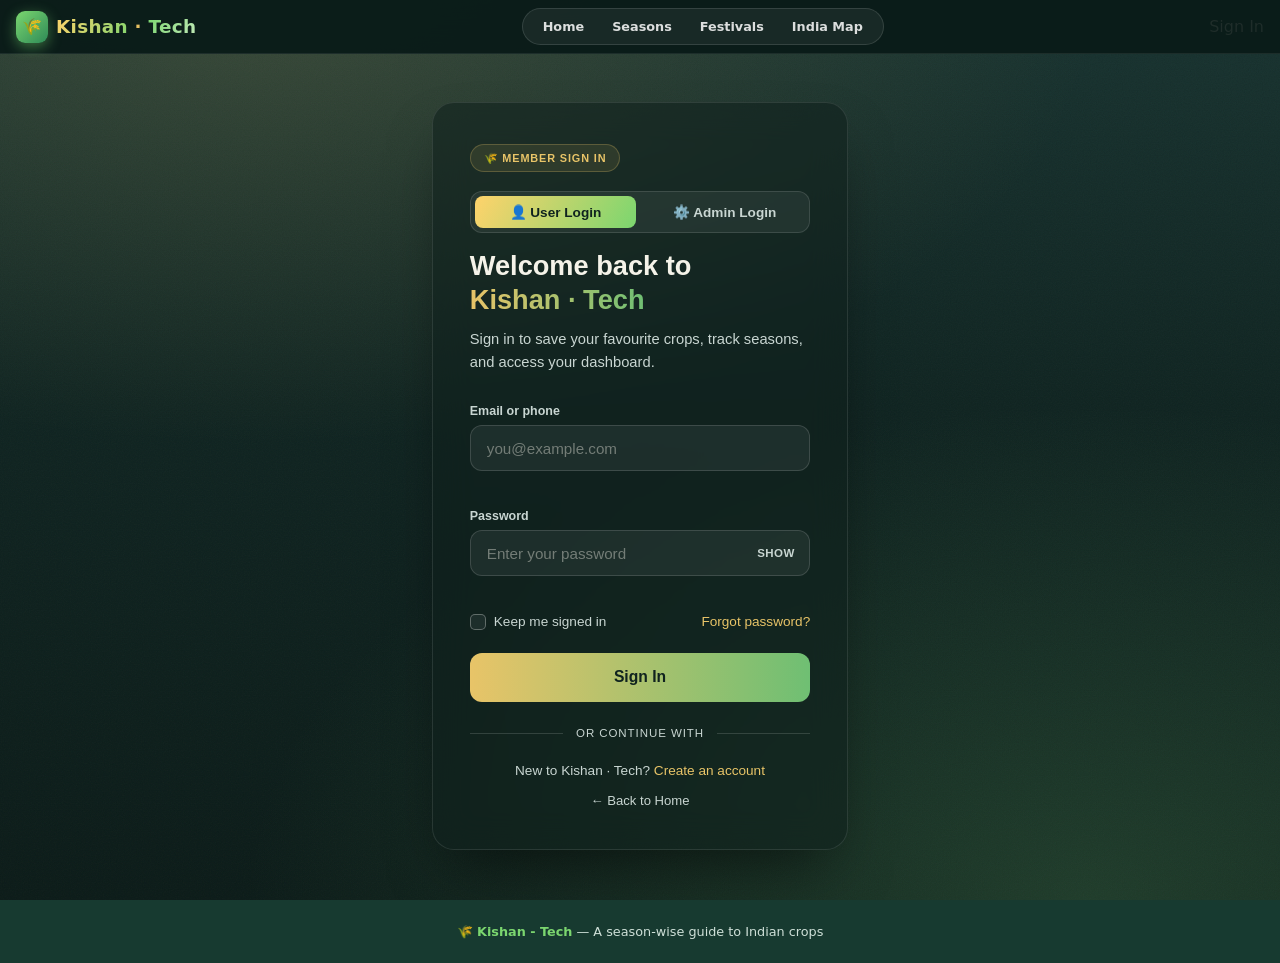
==== commit 59bde61e: "add a admin section" ====
--- a/index.html
+++ b/index.html
@@ -56,7 +56,7 @@
         <button class="nav-link" data-nav="kisan-help">🤝 Kisan Help &amp; Schemes</button>
         <button class="nav-link" data-nav="recommend">🌱 Smart Finder</button>
         <button class="nav-link" data-nav="favorites">❤️ Favorites</button>
-        <button class="nav-link" data-nav="admin">⚙️ Admin</button>
+        <button class="nav-link" data-nav="admin" id="navAdminBtn" style="display: none;">⚙️ Admin</button>
         <button class="nav-link" data-nav="calculator">🧮 Calculator</button>
         <button class="nav-link" data-nav="season">Seasons</button>
         <button class="nav-link" data-nav="agri">Festivals</button>
@@ -441,10 +441,10 @@
       <div class="section-head">
         <div class="eyebrow">Control Center</div>
         <h2>⚙️ Admin Dashboard / फसल प्रबंधन</h2>
-        <p>Add new crops or update/delete existing custom entries from the system.</p>
-      </div>
-
-      <div style="max-width: 1000px; margin: 20px auto; padding: 26px; background: #ffffff; border-radius: 18px; box-shadow: 0 4px 20px rgba(0,0,0,0.08);">
+        <p>Add new crops or update/delete existing entries from the system.</p>
+      </div>
+
+      <div id="adminFormCard" style="max-width: 1000px; margin: 20px auto; padding: 26px; background: #ffffff; border-radius: 18px; box-shadow: 0 4px 20px rgba(0,0,0,0.08);">
         <h3 id="adminFormHeading" style="color: #173a30; font-size: 1.3rem; margin-bottom: 18px;">➕ Add New Crop (नयी फसल जोड़ें)</h3>
         
         <form id="addCropForm" style="display: grid; grid-template-columns: repeat(auto-fit, minmax(220px, 1fr)); gap: 16px;">
@@ -467,7 +467,7 @@
             <label style="font-weight: 600; font-size: 0.88rem; color: #173a30;">Season*</label>
             <select id="adminCropSeason" required style="width: 100%; padding: 10px; border-radius: 8px; border: 1.5px solid #dcdcdc; outline: none; margin-top: 4px; background: #fff;">
               <option value="summer">☀️ Summer (Zaid)</option>
-              <option value="winter">❄️ Winter (Rabi)</option>
+              <option value="winter">❄ Winter (Rabi)</option>
               <option value="rain">🌧️ Rain (Kharif)</option>
             </select>
           </div>
@@ -511,19 +511,41 @@
             <textarea id="adminCropDesc" rows="3" placeholder="Brief description about the crop..." required style="width: 100%; padding: 10px; border-radius: 8px; border: 1.5px solid #dcdcdc; outline: none; margin-top: 4px; resize: vertical;"></textarea>
           </div>
 
-          <div style="grid-column: 1/-1; display: flex; gap: 12px; align-items: center;">
-            <button type="submit" id="adminSubmitBtn" style="padding: 12px 28px; background: #16382c; color: #ffd36b; border: none; border-radius: 8px; font-weight: 700; cursor: pointer; font-size: 1rem;">
+          <!-- BUTTONS GROUP WITH CANCEL & RESET -->
+          <div style="grid-column: 1/-1; display: flex; gap: 12px; align-items: center; flex-wrap: wrap;">
+            <button type="submit" id="adminSubmitBtn" style="padding: 12px 28px; background: #16382c; color: #ffd36b; border: none; border-radius: 8px; font-weight: 700; cursor: pointer; font-size: 1rem; transition: 0.2s;">
               🚀 Add Crop to System
             </button>
-            <button type="button" id="adminCancelEditBtn" style="display: none; padding: 12px 20px; background: #6c757d; color: #fff; border: none; border-radius: 8px; font-weight: 600; cursor: pointer; font-size: 0.95rem;">
-              ✕ Cancel Edit
+            <button type="button" id="adminCancelEditBtn" style="display: none; padding: 12px 20px; background: #6c757d; color: #fff; border: none; border-radius: 8px; font-weight: 600; cursor: pointer; font-size: 0.95rem; transition: 0.2s;">
+              ✕ Cancel Edit &amp; Return to Table
             </button>
+            <button type="button" id="adminClearFormBtn" style="padding: 12px 18px; background: #eef3f0; color: #173a30; border: 1.5px solid #c9dcd2; border-radius: 8px; font-weight: 600; cursor: pointer; font-size: 0.92rem; transition: 0.2s;">
+              🧹 Clear Form
+            </button>
           </div>
         </form>
       </div>
 
-      <div style="max-width: 1000px; margin: 30px auto; padding: 26px; background: #ffffff; border-radius: 18px; box-shadow: 0 4px 20px rgba(0,0,0,0.08);">
-        <h3 style="color: #173a30; font-size: 1.3rem; margin-bottom: 16px;">📜 Admin Added Custom Crops</h3>
+      <!-- TABLE CONTAINER WITH ANCHOR ID FOR SMOOTH RETURN SCROLL -->
+      <div id="adminTableSection" style="max-width: 1000px; margin: 30px auto; padding: 26px; background: #ffffff; border-radius: 18px; box-shadow: 0 4px 20px rgba(0,0,0,0.08);">
+        <div style="display: flex; justify-content: space-between; align-items: center; flex-wrap: wrap; gap: 12px; margin-bottom: 16px;">
+          <h3 style="color: #173a30; font-size: 1.3rem; margin: 0;">📜 Manage All Crops (System &amp; Custom)</h3>
+          
+          <div style="display: flex; gap: 10px; flex-wrap: wrap; align-items: center;">
+            <select id="adminSeasonFilter" style="padding: 8px 12px; border-radius: 8px; border: 1.5px solid #dcdcdc; outline: none; font-size: 0.88rem; background: #fff; cursor: pointer; font-weight: 600; color: #173a30;">
+              <option value="all">🌐 All Seasons (सभी मौसम)</option>
+              <option value="summer">☀️ Summer (Zaid)</option>
+              <option value="winter">❄️ Winter (Rabi)</option>
+              <option value="rain">🌧️ Rain (Kharif)</option>
+            </select>
+
+            <div style="position: relative; min-width: 220px;">
+              <input type="text" id="adminCropSearch" placeholder="🔍 Search crops by name, soil..." 
+                     style="width: 100%; padding: 8px 14px; border-radius: 8px; border: 1.5px solid #dcdcdc; outline: none; font-size: 0.9rem; background: #f6faf8;">
+            </div>
+          </div>
+        </div>
+
         <div style="overflow-x: auto;">
           <table style="width: 100%; border-collapse: collapse; text-align: left; font-size: 0.92rem;">
             <thead>
@@ -799,7 +821,7 @@
           <p class="lead" id="detail-lead">Description…</p>
           <div class="fact-grid">
             <div class="fact rain">
-              <div class="fact-icon">🌧️</div>
+              <div class="fact-icon">🌧</div>
               <div class="fact-body">
                 <div class="label">Rainfall Required</div>
                 <div class="value" id="detail-rain">—</div>
@@ -881,7 +903,7 @@
     <footer class="app-footer">
       <p><strong>🌾 Kishan - Tech</strong> — A season-wise guide to Indian crops</p>
       <p>&copy; 2026 Kishan - Tech. All rights reserved.</p>
-      <p>made with ❤️ by ayush and team</p>
+      <p>made with ❤ by ayush and team</p>
     </footer>
 
   </div>
